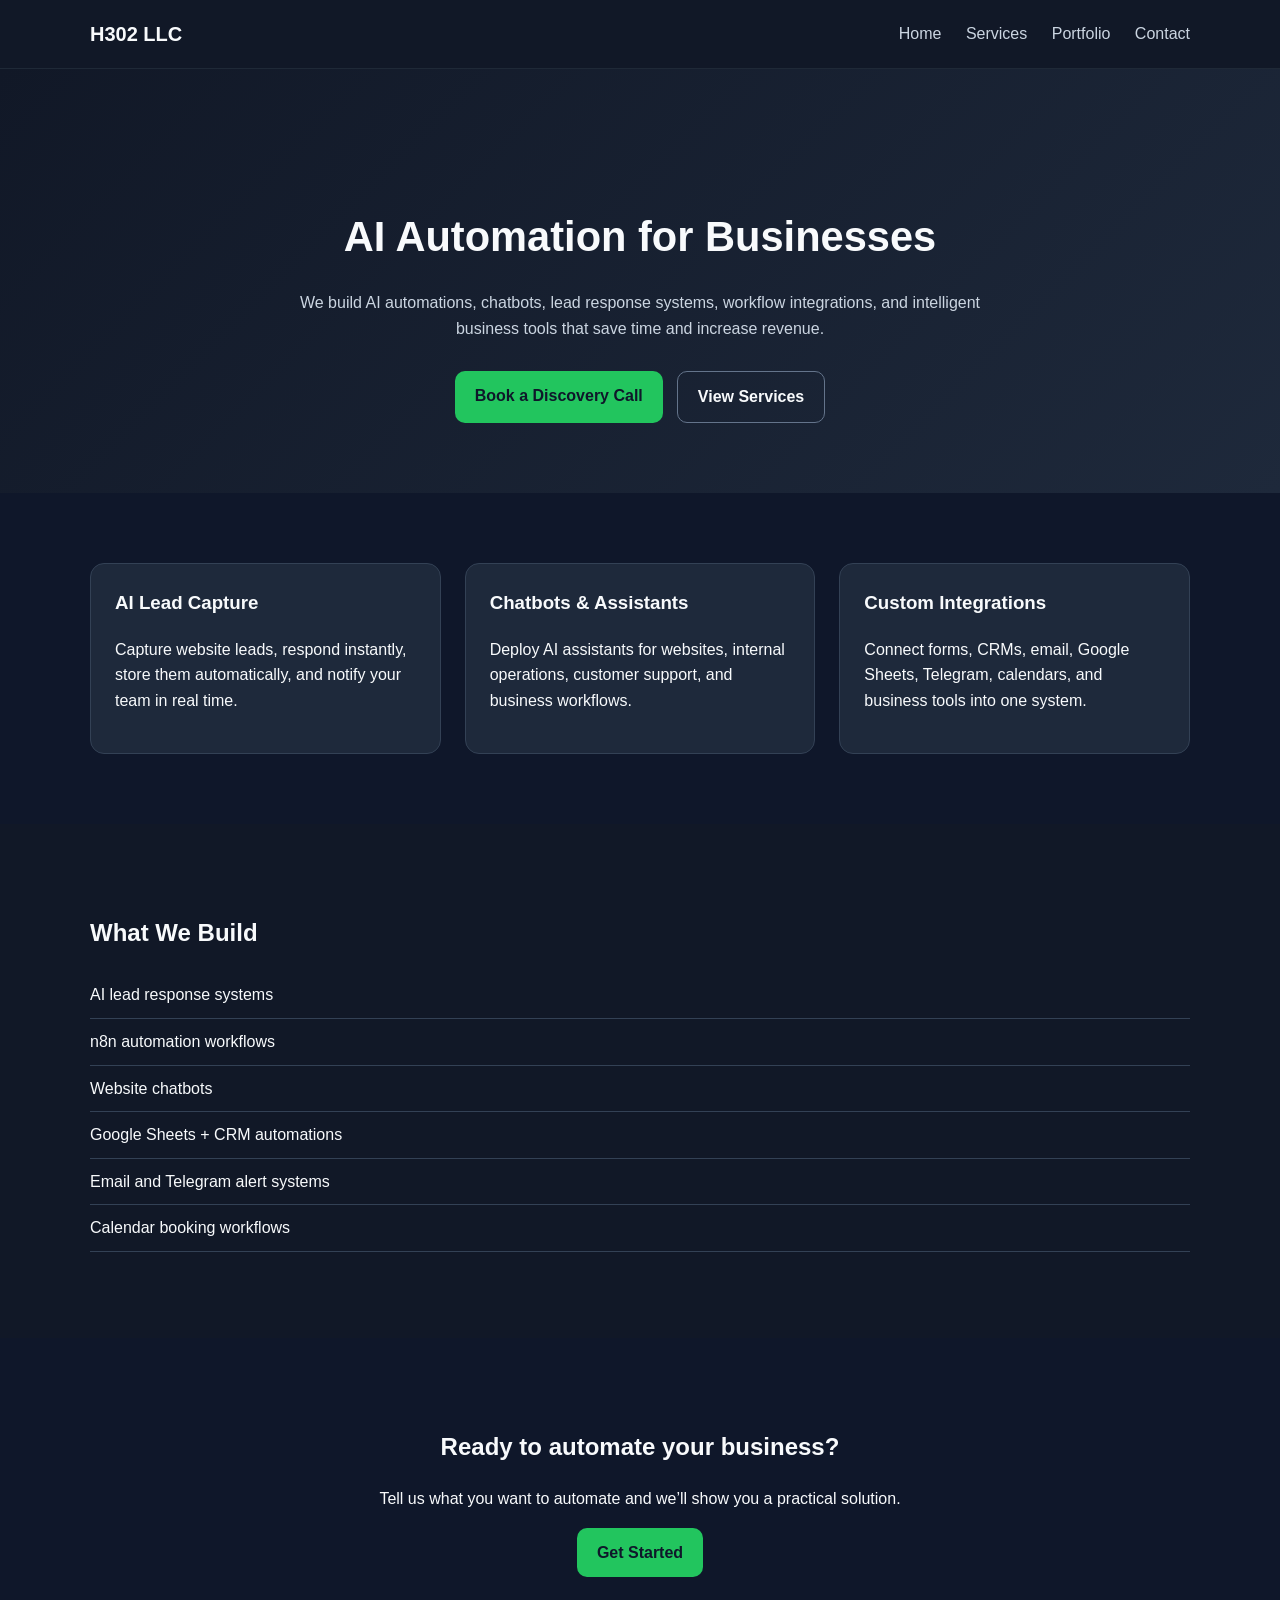
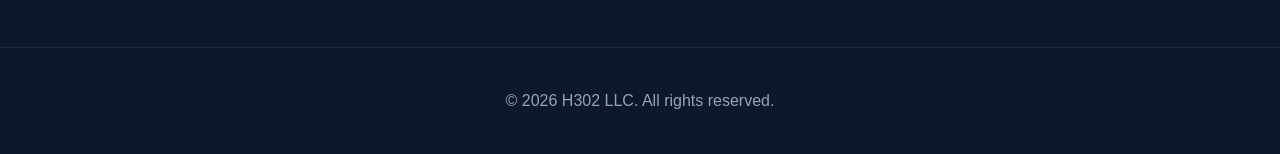
==== index.html @ 5cd4545c "Add files via upload" ====
<!DOCTYPE html>
<html lang="en">
<head>
  <meta charset="UTF-8" />
  <meta name="viewport" content="width=device-width, initial-scale=1.0" />
  <title>H302 LLC | AI Automation for Businesses</title>
  <link rel="stylesheet" href="style.css" />
</head>
<body>
  <header class="site-header">
    <div class="container nav">
      <div class="logo">H302 LLC</div>
      <nav>
        <a href="index.html">Home</a>
        <a href="services.html">Services</a>
        <a href="portfolio.html">Portfolio</a>
        <a href="contact.html">Contact</a>
      </nav>
    </div>
  </header>

  <main>
    <section class="hero">
      <div class="container">
        <h1>AI Automation for Businesses</h1>
        <p>
          We build AI automations, chatbots, lead response systems,
          workflow integrations, and intelligent business tools that save time and increase revenue.
        </p>
        <div class="hero-buttons">
          <a class="btn btn-primary" href="contact.html">Book a Discovery Call</a>
          <a class="btn btn-secondary" href="services.html">View Services</a>
        </div>
      </div>
    </section>

    <section class="section">
      <div class="container grid-3">
        <div class="card">
          <h3>AI Lead Capture</h3>
          <p>Capture website leads, respond instantly, store them automatically, and notify your team in real time.</p>
        </div>
        <div class="card">
          <h3>Chatbots & Assistants</h3>
          <p>Deploy AI assistants for websites, internal operations, customer support, and business workflows.</p>
        </div>
        <div class="card">
          <h3>Custom Integrations</h3>
          <p>Connect forms, CRMs, email, Google Sheets, Telegram, calendars, and business tools into one system.</p>
        </div>
      </div>
    </section>

    <section class="section alt">
      <div class="container">
        <h2>What We Build</h2>
        <ul class="feature-list">
          <li>AI lead response systems</li>
          <li>n8n automation workflows</li>
          <li>Website chatbots</li>
          <li>Google Sheets + CRM automations</li>
          <li>Email and Telegram alert systems</li>
          <li>Calendar booking workflows</li>
        </ul>
      </div>
    </section>

    <section class="section cta">
      <div class="container">
        <h2>Ready to automate your business?</h2>
        <p>Tell us what you want to automate and we’ll show you a practical solution.</p>
        <a class="btn btn-primary" href="contact.html">Get Started</a>
      </div>
    </section>
  </main>

  <footer class="site-footer">
    <div class="container">
      <p>© 2026 H302 LLC. All rights reserved.</p>
    </div>
  </footer>
</body>
</html>
---- style.css ----
* {
  box-sizing: border-box;
}

body {
  margin: 0;
  font-family: Arial, sans-serif;
  background: #0f172a;
  color: #f8fafc;
  line-height: 1.6;
}

a {
  color: inherit;
  text-decoration: none;
}

.container {
  width: 90%;
  max-width: 1100px;
  margin: 0 auto;
}

.site-header {
  background: #111827;
  border-bottom: 1px solid #1f2937;
  position: sticky;
  top: 0;
  z-index: 10;
}

.nav {
  display: flex;
  justify-content: space-between;
  align-items: center;
  padding: 18px 0;
}

.logo {
  font-size: 1.25rem;
  font-weight: 700;
}

nav a {
  margin-left: 20px;
  color: #cbd5e1;
}

nav a:hover {
  color: #ffffff;
}

.hero {
  padding: 100px 0 70px;
  text-align: center;
  background: linear-gradient(135deg, #111827, #1e293b);
}

.hero h1 {
  font-size: 2.6rem;
  margin-bottom: 20px;
}

.hero p {
  max-width: 700px;
  margin: 0 auto 30px;
  color: #cbd5e1;
}

.hero-buttons {
  display: flex;
  justify-content: center;
  gap: 14px;
  flex-wrap: wrap;
}

.section {
  padding: 70px 0;
}

.section.alt {
  background: #111827;
}

.section.cta {
  text-align: center;
}

.grid-2,
.grid-3 {
  display: grid;
  gap: 24px;
}

.grid-2 {
  grid-template-columns: repeat(auto-fit, minmax(280px, 1fr));
}

.grid-3 {
  grid-template-columns: repeat(auto-fit, minmax(220px, 1fr));
}

.card {
  background: #1e293b;
  padding: 24px;
  border-radius: 14px;
  border: 1px solid #334155;
}

.card h3 {
  margin-top: 0;
}

.feature-list {
  list-style: none;
  padding: 0;
}

.feature-list li {
  padding: 10px 0;
  border-bottom: 1px solid #334155;
}

.btn {
  display: inline-block;
  padding: 12px 20px;
  border-radius: 10px;
  font-weight: 700;
}

.btn-primary {
  background: #22c55e;
  color: #0f172a;
}

.btn-primary:hover {
  background: #16a34a;
}

.btn-secondary {
  background: transparent;
  border: 1px solid #64748b;
  color: #f8fafc;
}

.btn-secondary:hover {
  border-color: #ffffff;
}

.contact-form {
  display: grid;
  gap: 16px;
  max-width: 650px;
}

.contact-form input,
.contact-form textarea {
  width: 100%;
  padding: 14px;
  border-radius: 10px;
  border: 1px solid #475569;
  background: #0f172a;
  color: #f8fafc;
}

.contact-form button {
  width: fit-content;
  border: none;
  cursor: pointer;
}

#formStatus {
  margin-top: 18px;
  color: #93c5fd;
}

.site-footer {
  padding: 24px 0;
  border-top: 1px solid #1f2937;
  text-align: center;
  color: #94a3b8;
}
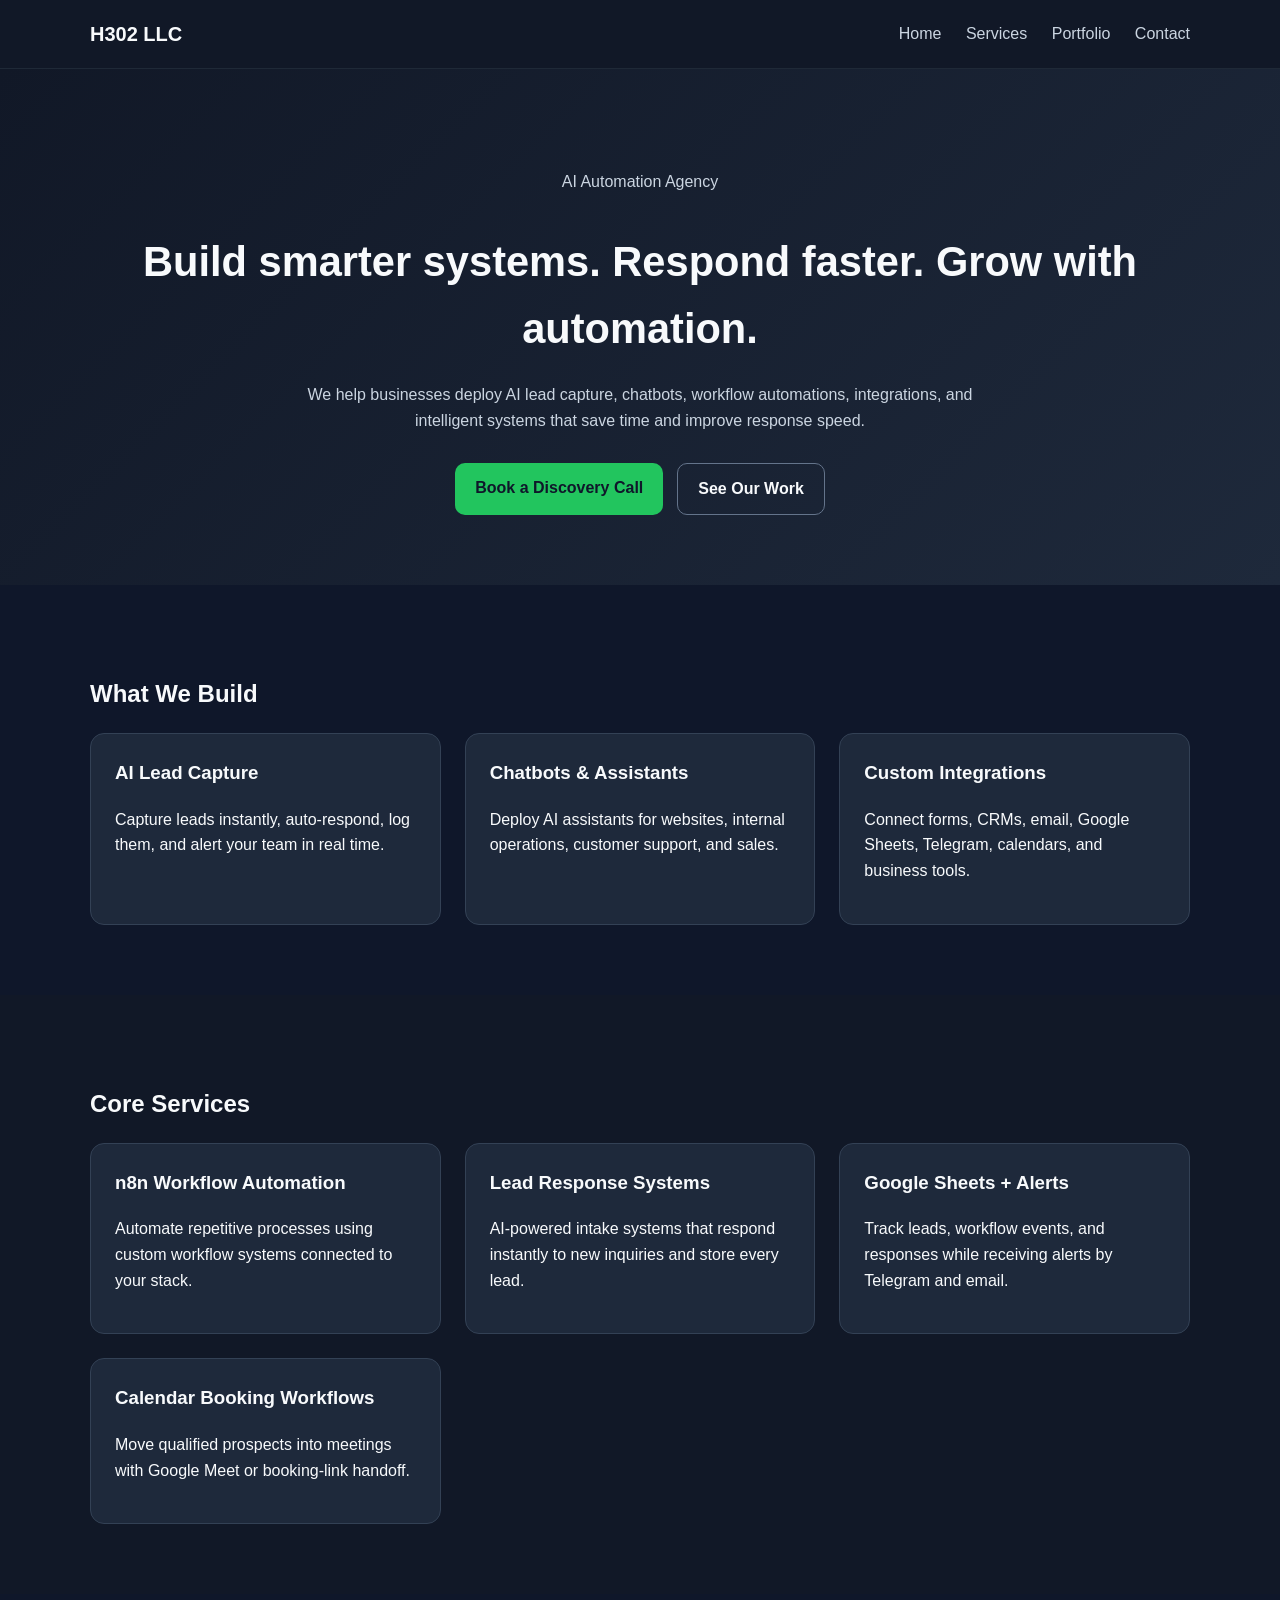
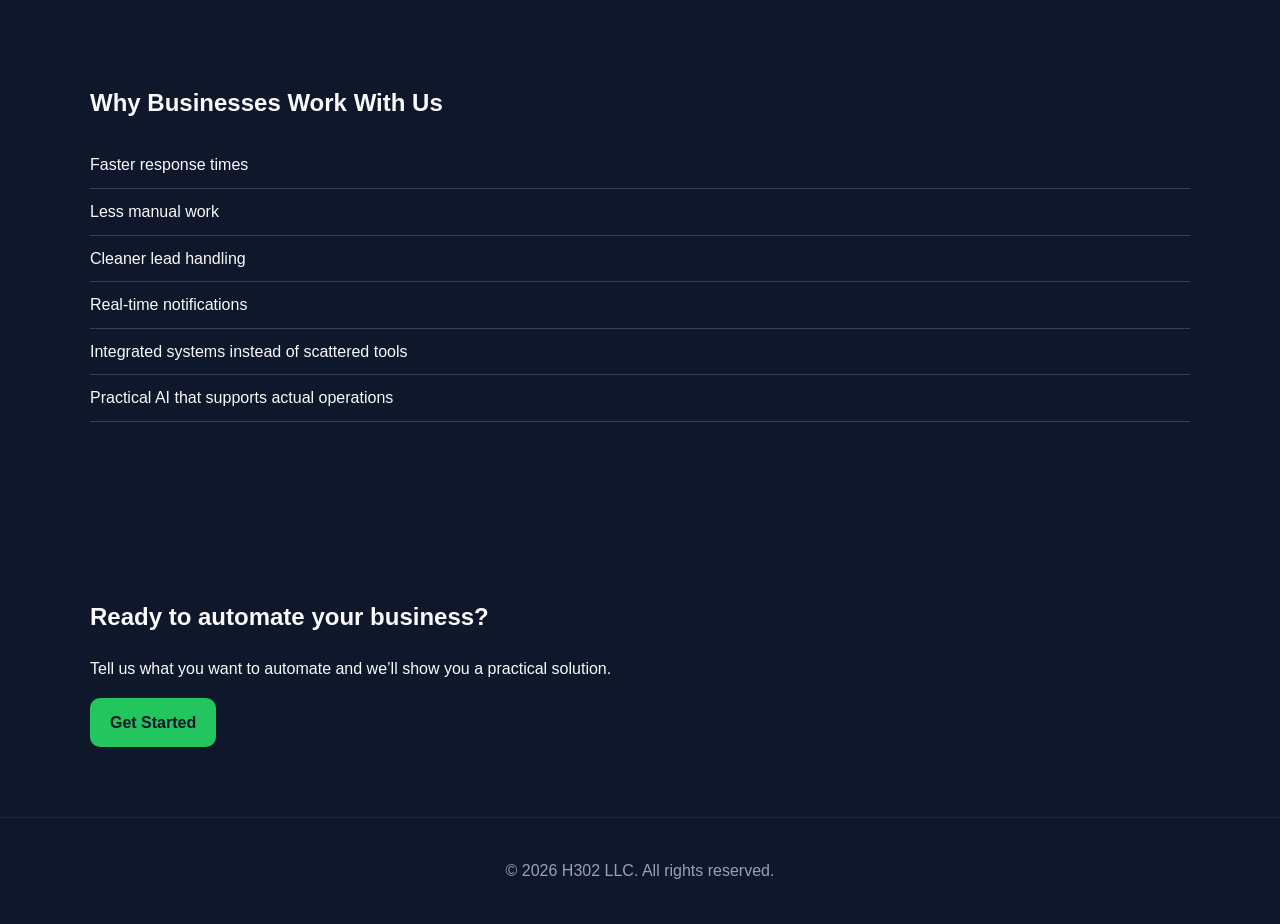
==== commit ab38b05c: "Revise index.html for SEO and content improvements Added meta description for SEO and updated conten" ====
--- a/index.html
+++ b/index.html
@@ -4,13 +4,18 @@
   <meta charset="UTF-8" />
   <meta name="viewport" content="width=device-width, initial-scale=1.0" />
   <title>H302 LLC | AI Automation for Businesses</title>
+  <meta
+    name="description"
+    content="H302 LLC builds AI automations, chatbots, workflow systems, integrations, and intelligent business tools."
+  />
   <link rel="stylesheet" href="style.css" />
 </head>
 <body>
   <header class="site-header">
     <div class="container nav">
-      <div class="logo">H302 LLC</div>
-      <nav>
+      <a class="logo" href="index.html">H302 LLC</a>
+
+      <nav class="nav-links">
         <a href="index.html">Home</a>
         <a href="services.html">Services</a>
         <a href="portfolio.html">Portfolio</a>
@@ -20,53 +25,110 @@
   </header>
 
   <main>
-    <section class="hero">
-      <div class="container">
-        <h1>AI Automation for Businesses</h1>
-        <p>
-          We build AI automations, chatbots, lead response systems,
-          workflow integrations, and intelligent business tools that save time and increase revenue.
+    <section class="hero hero-v2">
+      <div class="hero-overlay"></div>
+
+      <div class="container hero-inner">
+        <p class="eyebrow">AI Automation Agency</p>
+
+        <h1>Build smarter systems. Respond faster. Grow with automation.</h1>
+
+        <p class="hero-text">
+          We help businesses deploy AI lead capture, chatbots, workflow automations,
+          integrations, and intelligent systems that save time and improve response speed.
         </p>
+
         <div class="hero-buttons">
           <a class="btn btn-primary" href="contact.html">Book a Discovery Call</a>
-          <a class="btn btn-secondary" href="services.html">View Services</a>
+          <a class="btn btn-secondary" href="portfolio.html">See Our Work</a>
         </div>
       </div>
     </section>
 
     <section class="section">
-      <div class="container grid-3">
-        <div class="card">
-          <h3>AI Lead Capture</h3>
-          <p>Capture website leads, respond instantly, store them automatically, and notify your team in real time.</p>
-        </div>
-        <div class="card">
-          <h3>Chatbots & Assistants</h3>
-          <p>Deploy AI assistants for websites, internal operations, customer support, and business workflows.</p>
-        </div>
-        <div class="card">
-          <h3>Custom Integrations</h3>
-          <p>Connect forms, CRMs, email, Google Sheets, Telegram, calendars, and business tools into one system.</p>
+      <div class="container">
+        <h2>What We Build</h2>
+
+        <div class="grid-3">
+          <div class="card glass-card">
+            <h3>AI Lead Capture</h3>
+            <p>
+              Capture leads instantly, auto-respond, log them, and alert your team in real time.
+            </p>
+          </div>
+
+          <div class="card glass-card">
+            <h3>Chatbots &amp; Assistants</h3>
+            <p>
+              Deploy AI assistants for websites, internal operations, customer support, and sales.
+            </p>
+          </div>
+
+          <div class="card glass-card">
+            <h3>Custom Integrations</h3>
+            <p>
+              Connect forms, CRMs, email, Google Sheets, Telegram, calendars, and business tools.
+            </p>
+          </div>
         </div>
       </div>
     </section>
 
     <section class="section alt">
       <div class="container">
-        <h2>What We Build</h2>
-        <ul class="feature-list">
-          <li>AI lead response systems</li>
-          <li>n8n automation workflows</li>
-          <li>Website chatbots</li>
-          <li>Google Sheets + CRM automations</li>
-          <li>Email and Telegram alert systems</li>
-          <li>Calendar booking workflows</li>
-        </ul>
+        <h2>Core Services</h2>
+
+        <div class="grid-2">
+          <div class="card">
+            <h3>n8n Workflow Automation</h3>
+            <p>
+              Automate repetitive processes using custom workflow systems connected to your stack.
+            </p>
+          </div>
+
+          <div class="card">
+            <h3>Lead Response Systems</h3>
+            <p>
+              AI-powered intake systems that respond instantly to new inquiries and store every lead.
+            </p>
+          </div>
+
+          <div class="card">
+            <h3>Google Sheets + Alerts</h3>
+            <p>
+              Track leads, workflow events, and responses while receiving alerts by Telegram and email.
+            </p>
+          </div>
+
+          <div class="card">
+            <h3>Calendar Booking Workflows</h3>
+            <p>
+              Move qualified prospects into meetings with Google Meet or booking-link handoff.
+            </p>
+          </div>
+        </div>
       </div>
     </section>
 
-    <section class="section cta">
+    <section class="section">
       <div class="container">
+        <h2>Why Businesses Work With Us</h2>
+
+        <div class="list-card">
+          <ul class="feature-list">
+            <li>Faster response times</li>
+            <li>Less manual work</li>
+            <li>Cleaner lead handling</li>
+            <li>Real-time notifications</li>
+            <li>Integrated systems instead of scattered tools</li>
+            <li>Practical AI that supports actual operations</li>
+          </ul>
+        </div>
+      </div>
+    </section>
+
+    <section class="section cta-section">
+      <div class="container cta-box">
         <h2>Ready to automate your business?</h2>
         <p>Tell us what you want to automate and we’ll show you a practical solution.</p>
         <a class="btn btn-primary" href="contact.html">Get Started</a>
@@ -80,4 +142,4 @@
     </div>
   </footer>
 </body>
-</html>+</html>
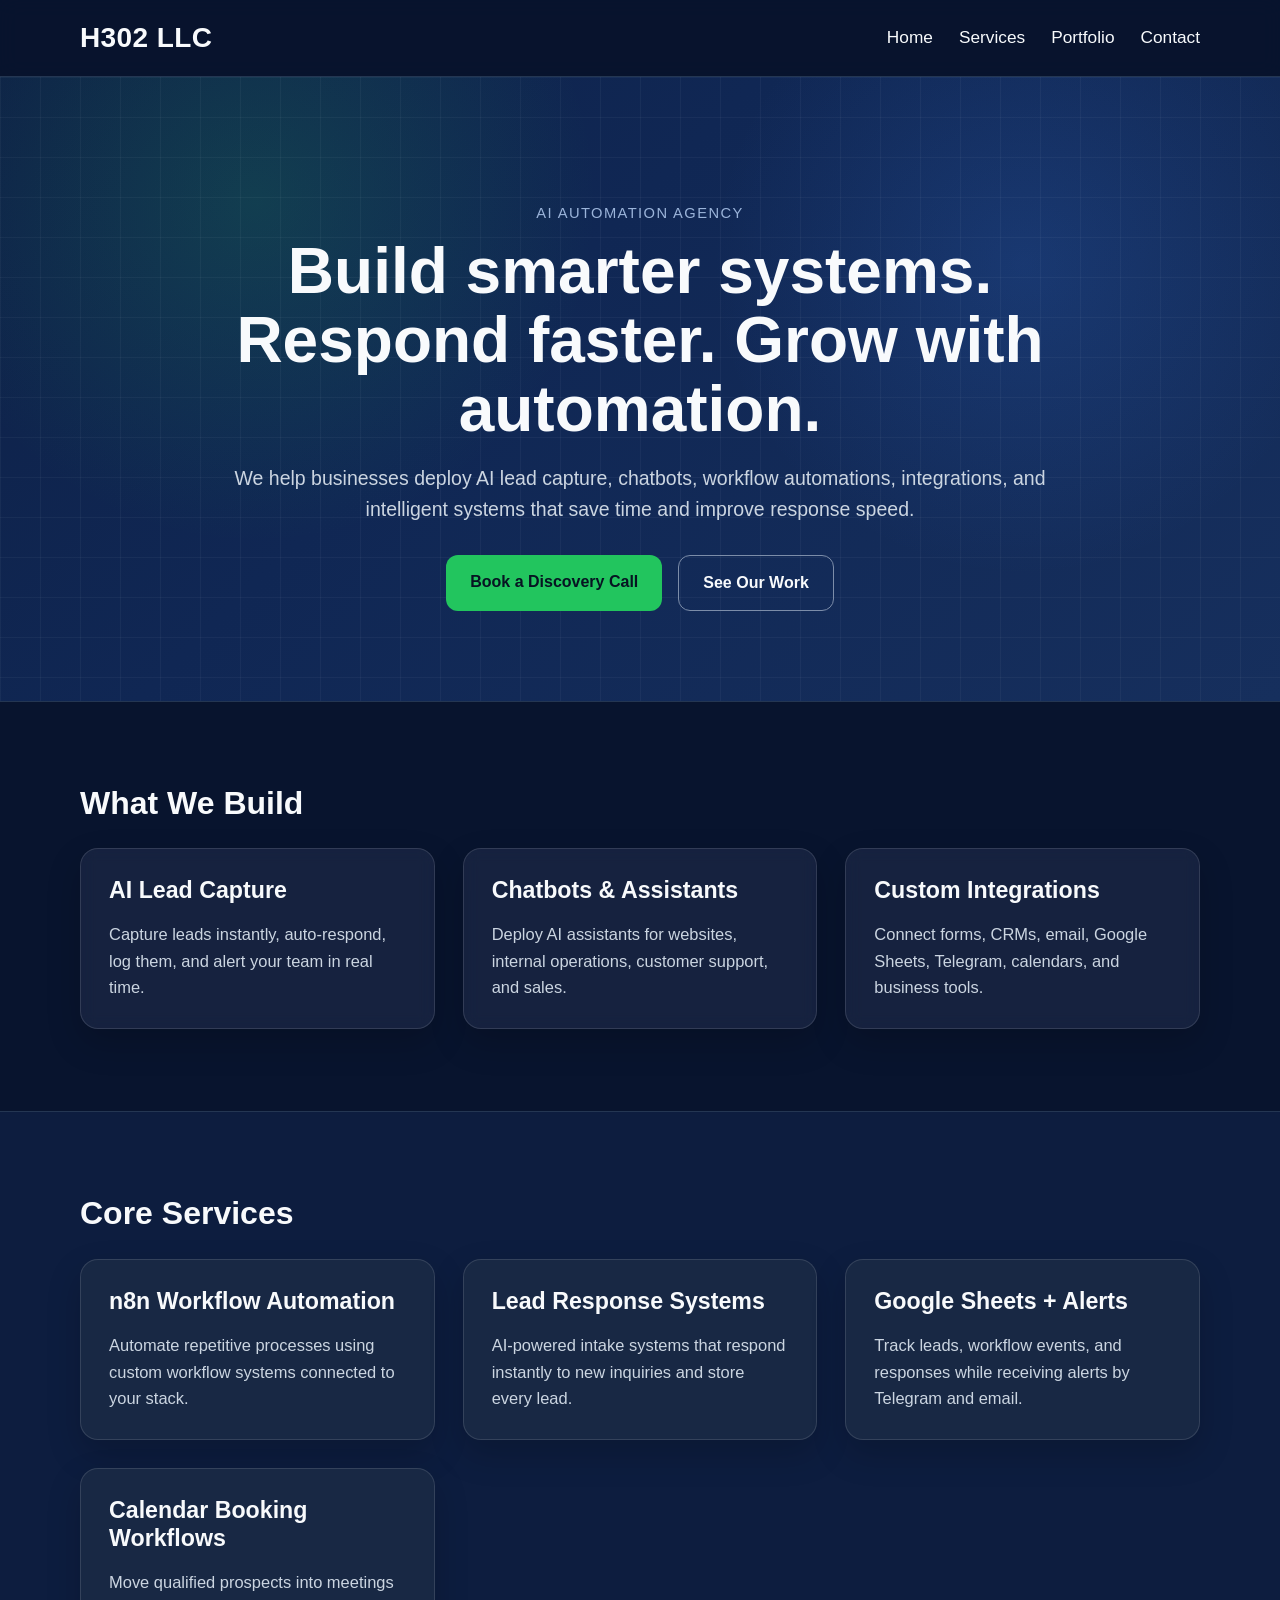
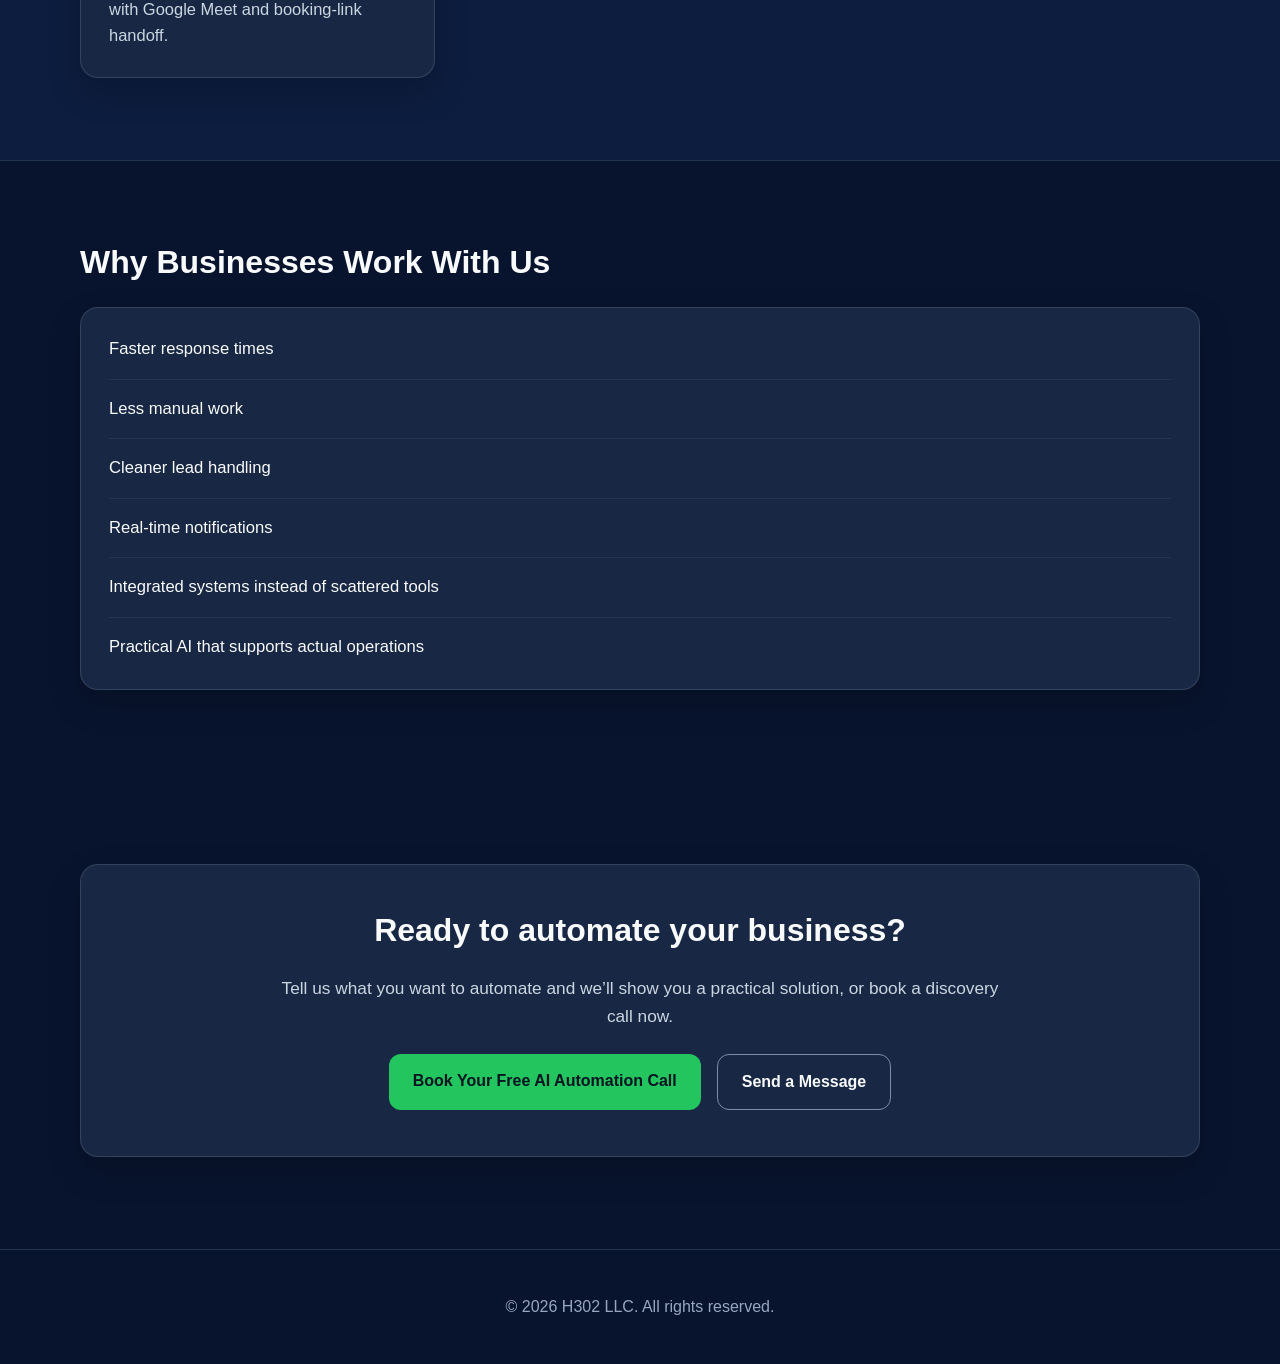
==== commit 3765f121: "Add booking link to hero section Updated the hero section with a new call-to-action link for booking" ====
--- a/index.html
+++ b/index.html
@@ -39,7 +39,15 @@
         </p>
 
         <div class="hero-buttons">
-          <a class="btn btn-primary" href="contact.html">Book a Discovery Call</a>
+          <a
+            class="btn btn-primary"
+            href="https://calendar.app.google/prXvjjmaPT5Wxf497"
+            target="_blank"
+            rel="noopener noreferrer"
+          >
+            Book a Discovery Call
+          </a>
+
           <a class="btn btn-secondary" href="portfolio.html">See Our Work</a>
         </div>
       </div>
@@ -103,7 +111,7 @@
           <div class="card">
             <h3>Calendar Booking Workflows</h3>
             <p>
-              Move qualified prospects into meetings with Google Meet or booking-link handoff.
+              Move qualified prospects into meetings with Google Meet and booking-link handoff.
             </p>
           </div>
         </div>
@@ -130,8 +138,23 @@
     <section class="section cta-section">
       <div class="container cta-box">
         <h2>Ready to automate your business?</h2>
-        <p>Tell us what you want to automate and we’ll show you a practical solution.</p>
-        <a class="btn btn-primary" href="contact.html">Get Started</a>
+        <p>
+          Tell us what you want to automate and we’ll show you a practical solution,
+          or book a discovery call now.
+        </p>
+
+        <div class="hero-buttons">
+          <a
+            class="btn btn-primary"
+            href="https://calendar.app.google/prXvjjmaPT5Wxf497"
+            target="_blank"
+            rel="noopener noreferrer"
+          >
+            Book Your Free AI Automation Call
+          </a>
+
+          <a class="btn btn-secondary" href="contact.html">Send a Message</a>
+        </div>
       </div>
     </section>
   </main>
--- a/style.css
+++ b/style.css
@@ -2,11 +2,28 @@
   box-sizing: border-box;
 }
 
+:root {
+  --bg: #08142e;
+  --bg-alt: #0d1d3f;
+  --panel: #182844;
+  --panel-border: rgba(255, 255, 255, 0.12);
+  --text: #f8fafc;
+  --muted: #cbd5e1;
+  --line: #243652;
+  --primary: #22c55e;
+  --primary-hover: #16a34a;
+  --secondary-border: #7c8da9;
+}
+
+html {
+  scroll-behavior: smooth;
+}
+
 body {
   margin: 0;
-  font-family: Arial, sans-serif;
-  background: #0f172a;
-  color: #f8fafc;
+  font-family: Arial, Helvetica, sans-serif;
+  background: var(--bg);
+  color: var(--text);
   line-height: 1.6;
 }
 
@@ -15,168 +32,358 @@
   text-decoration: none;
 }
 
+img {
+  max-width: 100%;
+  display: block;
+}
+
 .container {
-  width: 90%;
-  max-width: 1100px;
+  width: min(1120px, 92%);
   margin: 0 auto;
 }
 
+.narrow {
+  width: min(720px, 100%);
+}
+
 .site-header {
-  background: #111827;
-  border-bottom: 1px solid #1f2937;
   position: sticky;
   top: 0;
-  z-index: 10;
+  z-index: 50;
+  background: rgba(8, 20, 46, 0.88);
+  border-bottom: 1px solid var(--line);
+  backdrop-filter: blur(10px);
 }
 
 .nav {
+  min-height: 76px;
   display: flex;
+  align-items: center;
   justify-content: space-between;
+  gap: 24px;
+}
+
+.logo {
+  font-size: 1.75rem;
+  font-weight: 800;
+  letter-spacing: 0.4px;
+}
+
+.nav-links {
+  display: flex;
+  gap: 26px;
   align-items: center;
-  padding: 18px 0;
-}
-
-.logo {
-  font-size: 1.25rem;
-  font-weight: 700;
-}
-
-nav a {
-  margin-left: 20px;
-  color: #cbd5e1;
-}
-
-nav a:hover {
+}
+
+.nav-links a {
+  font-size: 1.08rem;
+  color: var(--text);
+}
+
+.nav-links a:hover {
   color: #ffffff;
 }
 
 .hero {
-  padding: 100px 0 70px;
+  position: relative;
+  overflow: hidden;
+  border-bottom: 1px solid var(--line);
+}
+
+.hero-v2 {
+  background:
+    radial-gradient(circle at 20% 20%, rgba(34, 197, 94, 0.16), transparent 30%),
+    radial-gradient(circle at 80% 30%, rgba(59, 130, 246, 0.16), transparent 28%),
+    linear-gradient(135deg, #0e2147, #102754 40%, #162f5d);
+  padding: 110px 0 90px;
   text-align: center;
-  background: linear-gradient(135deg, #111827, #1e293b);
+}
+
+.hero-overlay {
+  position: absolute;
+  inset: 0;
+  background-image:
+    linear-gradient(rgba(255, 255, 255, 0.04) 1px, transparent 1px),
+    linear-gradient(90deg, rgba(255, 255, 255, 0.04) 1px, transparent 1px);
+  background-size: 40px 40px;
+  pointer-events: none;
+}
+
+.hero-inner {
+  position: relative;
+  z-index: 1;
+  max-width: 920px;
+}
+
+.eyebrow {
+  text-transform: uppercase;
+  letter-spacing: 1.4px;
+  color: #9bb4da;
+  font-size: 0.92rem;
+  margin-bottom: 12px;
 }
 
 .hero h1 {
-  font-size: 2.6rem;
-  margin-bottom: 20px;
-}
-
-.hero p {
-  max-width: 700px;
+  margin: 0 0 18px;
+  font-size: clamp(2.5rem, 5vw, 4.4rem);
+  line-height: 1.08;
+}
+
+.hero-text {
   margin: 0 auto 30px;
-  color: #cbd5e1;
+  max-width: 860px;
+  color: var(--muted);
+  font-size: 1.22rem;
 }
 
 .hero-buttons {
   display: flex;
   justify-content: center;
-  gap: 14px;
+  gap: 16px;
   flex-wrap: wrap;
 }
 
 .section {
-  padding: 70px 0;
-}
-
-.section.alt {
-  background: #111827;
-}
-
-.section.cta {
-  text-align: center;
+  padding: 82px 0;
+}
+
+.alt {
+  background: var(--bg-alt);
+  border-top: 1px solid var(--line);
+  border-bottom: 1px solid var(--line);
+}
+
+h1,
+h2,
+h3 {
+  margin-top: 0;
+  line-height: 1.2;
+}
+
+h2 {
+  font-size: 2rem;
+  margin-bottom: 26px;
+}
+
+h3 {
+  font-size: 1.45rem;
+  margin-bottom: 12px;
+}
+
+.page-intro {
+  max-width: 820px;
+  color: var(--muted);
+  font-size: 1.08rem;
+  margin-bottom: 28px;
 }
 
 .grid-2,
 .grid-3 {
   display: grid;
-  gap: 24px;
+  gap: 28px;
 }
 
 .grid-2 {
-  grid-template-columns: repeat(auto-fit, minmax(280px, 1fr));
+  grid-template-columns: repeat(auto-fit, minmax(300px, 1fr));
 }
 
 .grid-3 {
-  grid-template-columns: repeat(auto-fit, minmax(220px, 1fr));
+  grid-template-columns: repeat(auto-fit, minmax(250px, 1fr));
+}
+
+.card,
+.list-card,
+.cta-box {
+  background: var(--panel);
+  border: 1px solid var(--panel-border);
+  border-radius: 18px;
+  box-shadow: 0 14px 34px rgba(0, 0, 0, 0.18);
 }
 
 .card {
-  background: #1e293b;
-  padding: 24px;
-  border-radius: 14px;
-  border: 1px solid #334155;
-}
-
-.card h3 {
-  margin-top: 0;
+  padding: 28px;
+}
+
+.glass-card {
+  background: rgba(27, 40, 69, 0.74);
+  backdrop-filter: blur(8px);
+}
+
+.card p {
+  color: var(--muted);
+  margin-bottom: 0;
+  font-size: 1.03rem;
+}
+
+.list-card {
+  padding: 12px 28px;
 }
 
 .feature-list {
   list-style: none;
   padding: 0;
+  margin: 0;
 }
 
 .feature-list li {
-  padding: 10px 0;
-  border-bottom: 1px solid #334155;
+  padding: 16px 0;
+  border-bottom: 1px solid var(--line);
+  font-size: 1.04rem;
+}
+
+.feature-list li:last-child {
+  border-bottom: none;
 }
 
 .btn {
   display: inline-block;
-  padding: 12px 20px;
-  border-radius: 10px;
-  font-weight: 700;
+  padding: 14px 24px;
+  border-radius: 12px;
+  font-weight: 800;
+  font-size: 1rem;
+  transition: 0.2s ease;
 }
 
 .btn-primary {
-  background: #22c55e;
-  color: #0f172a;
+  background: var(--primary);
+  color: #071422;
 }
 
 .btn-primary:hover {
-  background: #16a34a;
+  background: var(--primary-hover);
+  transform: translateY(-1px);
 }
 
 .btn-secondary {
+  border: 1px solid var(--secondary-border);
+  color: var(--text);
   background: transparent;
-  border: 1px solid #64748b;
-  color: #f8fafc;
 }
 
 .btn-secondary:hover {
   border-color: #ffffff;
+  transform: translateY(-1px);
+}
+
+.cta-section {
+  padding-top: 92px;
+  padding-bottom: 92px;
+}
+
+.cta-box {
+  text-align: center;
+  padding: 46px 24px;
+}
+
+.cta-box p {
+  color: var(--muted);
+  max-width: 720px;
+  margin: 0 auto 24px;
+  font-size: 1.08rem;
+}
+
+.portfolio-image {
+  width: 100%;
+  height: 240px;
+  object-fit: cover;
+  border-radius: 12px;
+  margin-bottom: 18px;
+  border: 1px solid var(--panel-border);
+  background: #0b1730;
+}
+
+.video-wrap {
+  position: relative;
+  width: 100%;
+  padding-top: 56.25%;
+  margin-bottom: 18px;
+  border-radius: 12px;
+  overflow: hidden;
+  border: 1px solid var(--panel-border);
+  background: #0b1730;
+}
+
+.video-wrap iframe {
+  position: absolute;
+  inset: 0;
+  width: 100%;
+  height: 100%;
+  border: 0;
 }
 
 .contact-form {
   display: grid;
   gap: 16px;
-  max-width: 650px;
 }
 
 .contact-form input,
 .contact-form textarea {
   width: 100%;
-  padding: 14px;
-  border-radius: 10px;
-  border: 1px solid #475569;
-  background: #0f172a;
-  color: #f8fafc;
+  padding: 16px;
+  border-radius: 12px;
+  border: 1px solid #435577;
+  background: #0b1730;
+  color: var(--text);
+  font-size: 1rem;
+}
+
+.contact-form input::placeholder,
+.contact-form textarea::placeholder {
+  color: #9fb0c8;
 }
 
 .contact-form button {
-  width: fit-content;
   border: none;
   cursor: pointer;
-}
-
-#formStatus {
+  width: fit-content;
+}
+
+.form-status {
   margin-top: 18px;
-  color: #93c5fd;
+  min-height: 24px;
+  color: #a5d8ff;
+}
+
+.form-status.success {
+  color: #86efac;
+}
+
+.form-status.error {
+  color: #fca5a5;
 }
 
 .site-footer {
-  padding: 24px 0;
-  border-top: 1px solid #1f2937;
+  border-top: 1px solid var(--line);
+  padding: 28px 0;
+  color: #98a7bf;
   text-align: center;
-  color: #94a3b8;
-}+}
+
+@media (max-width: 860px) {
+  .nav {
+    flex-direction: column;
+    align-items: flex-start;
+    padding: 18px 0;
+  }
+
+  .nav-links {
+    flex-wrap: wrap;
+    gap: 18px;
+  }
+
+  .nav-links a {
+    font-size: 1rem;
+  }
+
+  .logo {
+    font-size: 1.5rem;
+  }
+
+  .hero-v2 {
+    padding: 88px 0 72px;
+  }
+
+  .hero-text {
+    font-size: 1.06rem;
+  }
+}
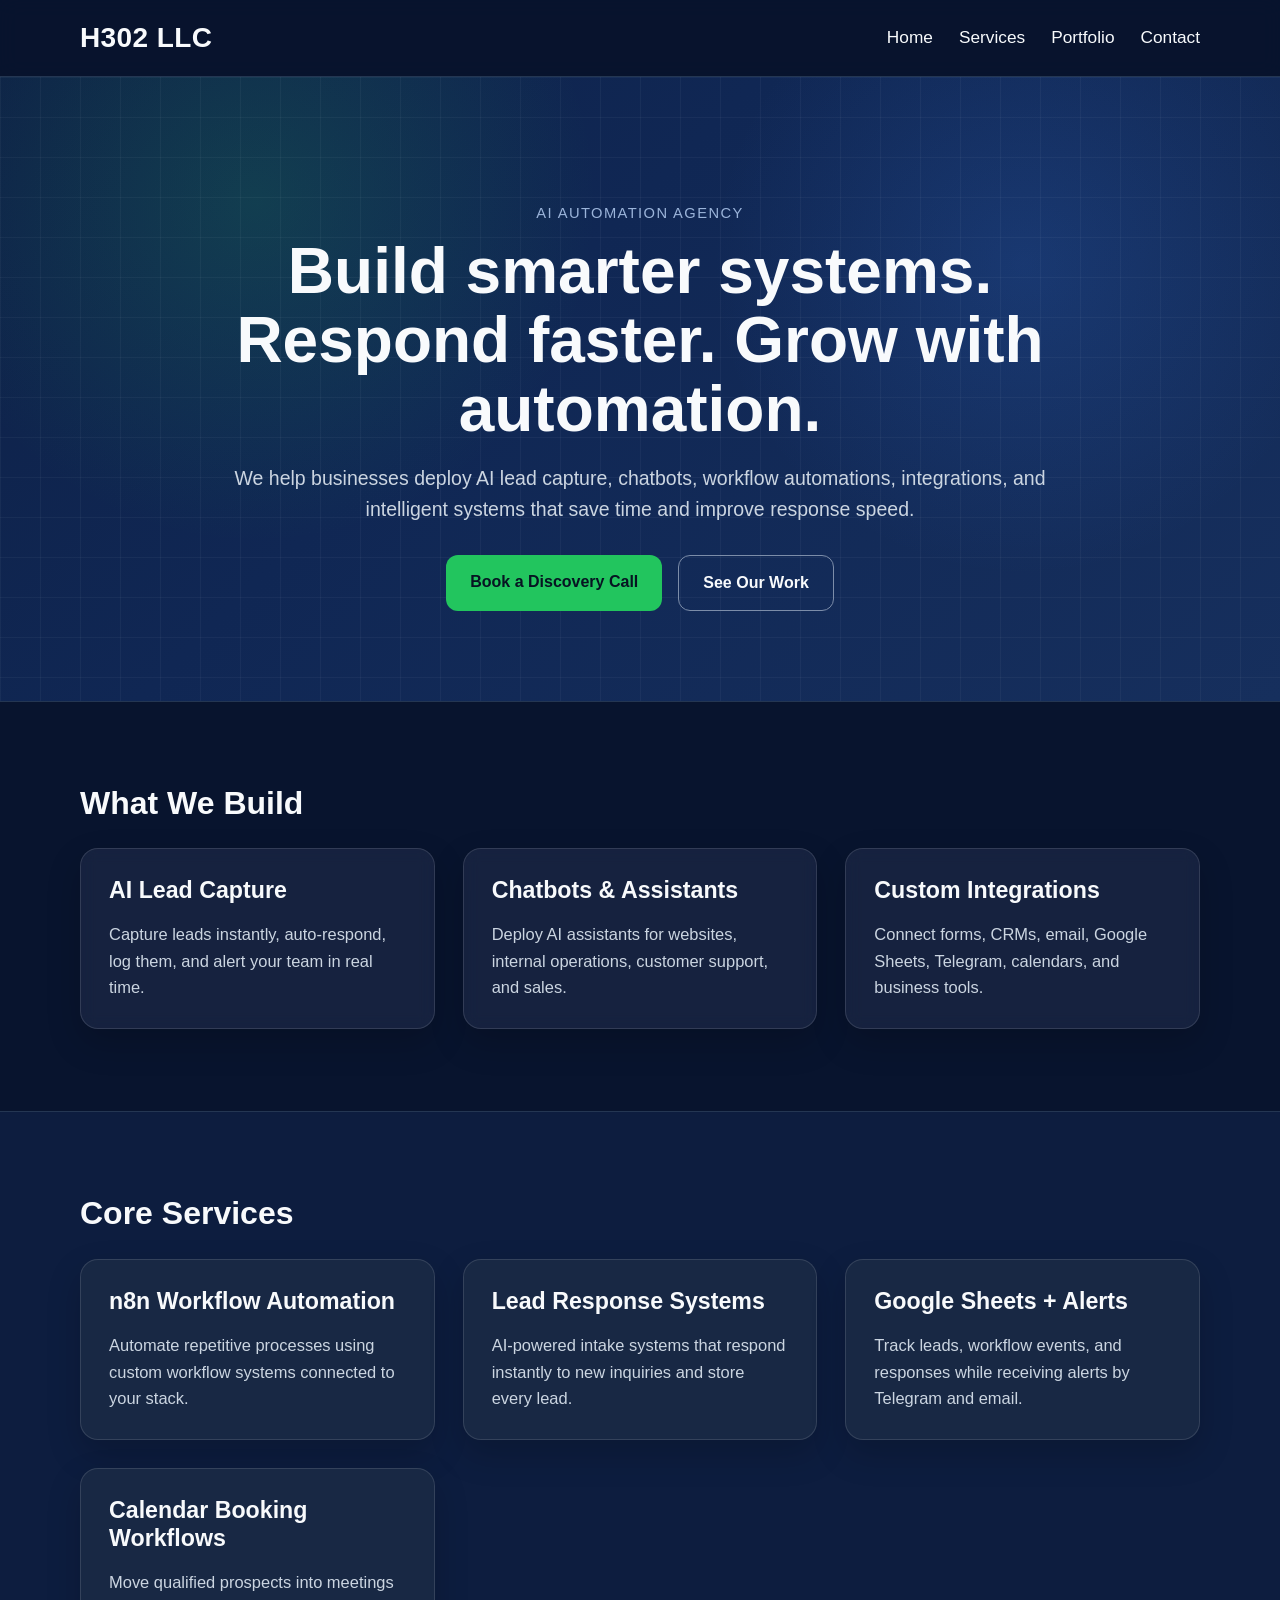
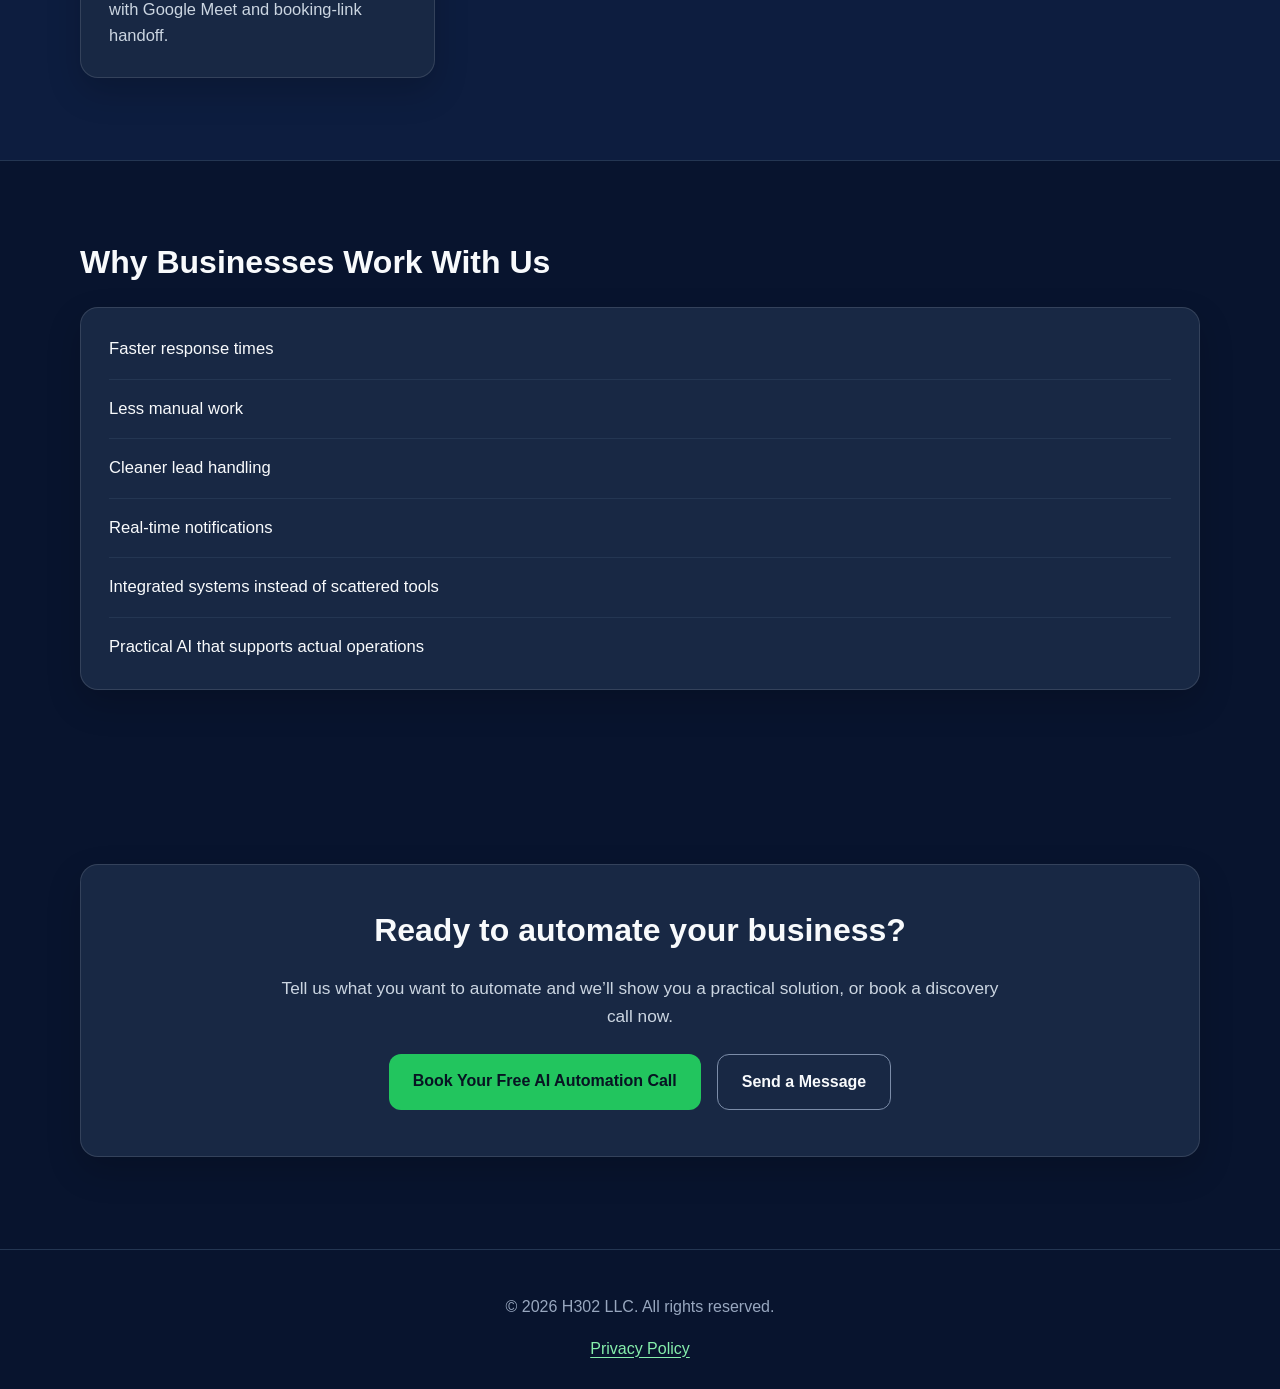
==== commit 0a9b4669: "Add H302 LLC privacy policy for Google OAuth" ====
--- a/index.html
+++ b/index.html
@@ -159,10 +159,11 @@
     </section>
   </main>
 
-  <footer class="site-footer">
-    <div class="container">
-      <p>© 2026 H302 LLC. All rights reserved.</p>
-    </div>
-  </footer>
-</body>
-</html>
+  <footer class="site-footer">
+    <div class="container">
+      <p>© 2026 H302 LLC. All rights reserved.</p>
+      <p class="footer-links"><a href="privacy.html">Privacy Policy</a></p>
+    </div>
+  </footer>
+</body>
+</html>
--- a/style.css
+++ b/style.css
@@ -247,6 +247,7 @@
 .btn-primary {
   background: var(--primary);
   color: #071422;
+  border: none;
 }
 
 .btn-primary:hover {
@@ -333,7 +334,6 @@
 }
 
 .contact-form button {
-  border: none;
   cursor: pointer;
   width: fit-content;
 }
@@ -352,12 +352,38 @@
   color: #fca5a5;
 }
 
-.site-footer {
-  border-top: 1px solid var(--line);
-  padding: 28px 0;
-  color: #98a7bf;
-  text-align: center;
-}
+.booking-cta {
+  margin-top: 18px;
+}
+
+.policy-content {
+  color: var(--muted);
+}
+
+.policy-content h2 {
+  color: var(--text);
+  font-size: 1.45rem;
+  margin-top: 34px;
+  margin-bottom: 12px;
+}
+
+.policy-content a,
+.footer-links a {
+  color: #86efac;
+  text-decoration: underline;
+  text-underline-offset: 3px;
+}
+
+.site-footer {
+  border-top: 1px solid var(--line);
+  padding: 28px 0;
+  color: #98a7bf;
+  text-align: center;
+}
+
+.footer-links {
+  margin: 6px 0 0;
+}
 
 @media (max-width: 860px) {
   .nav {
